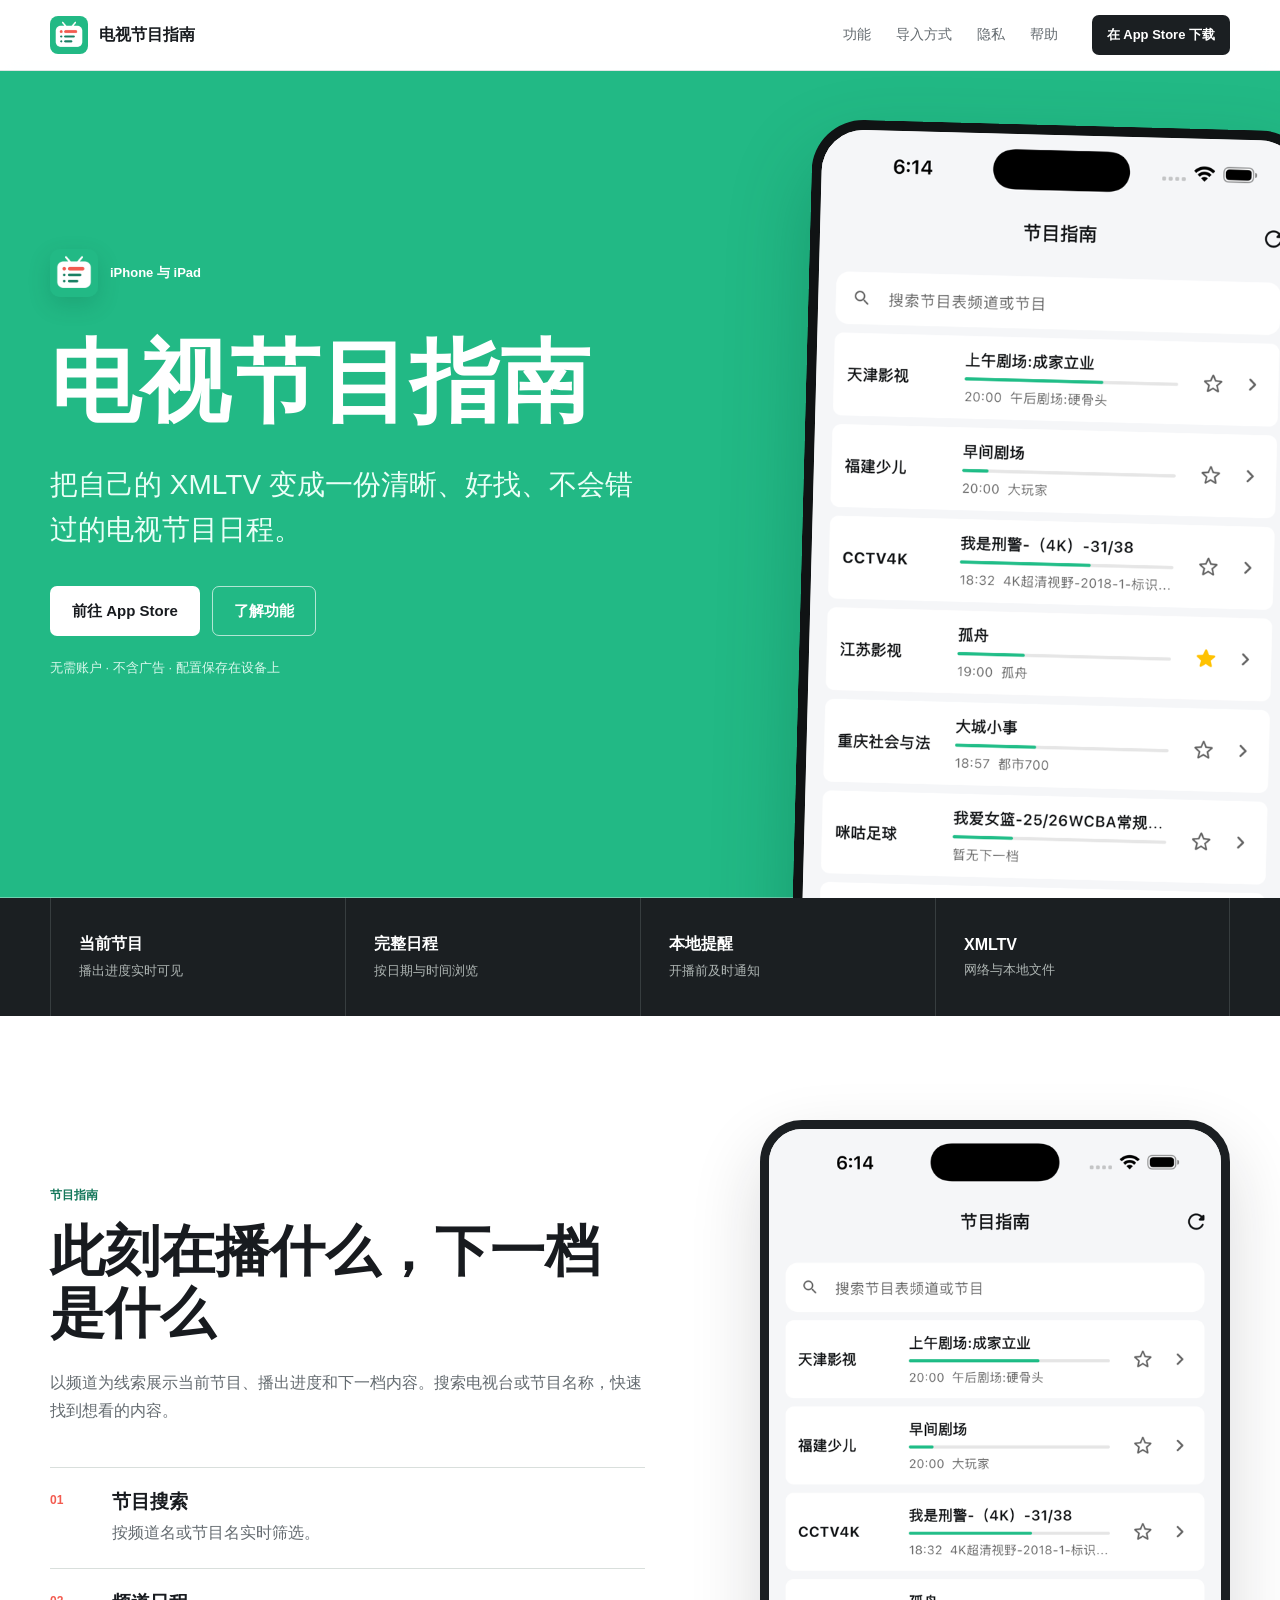
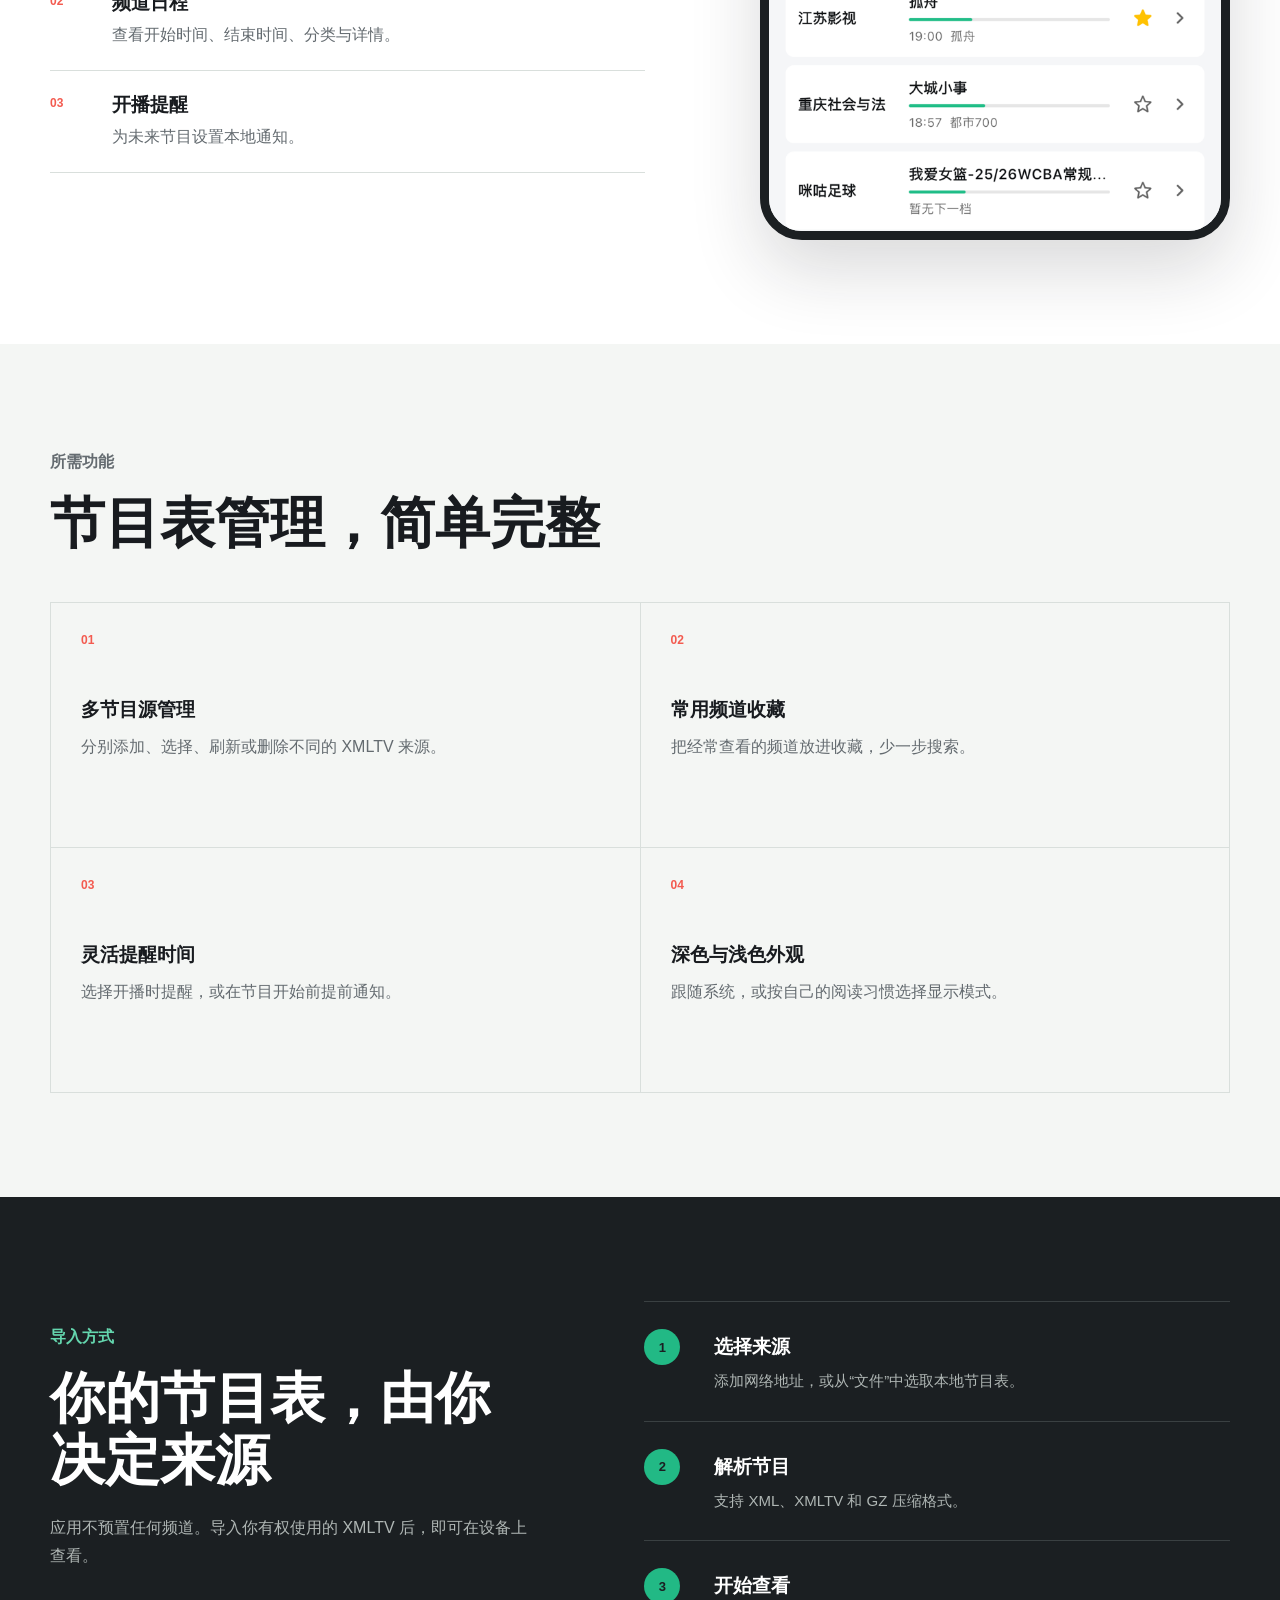
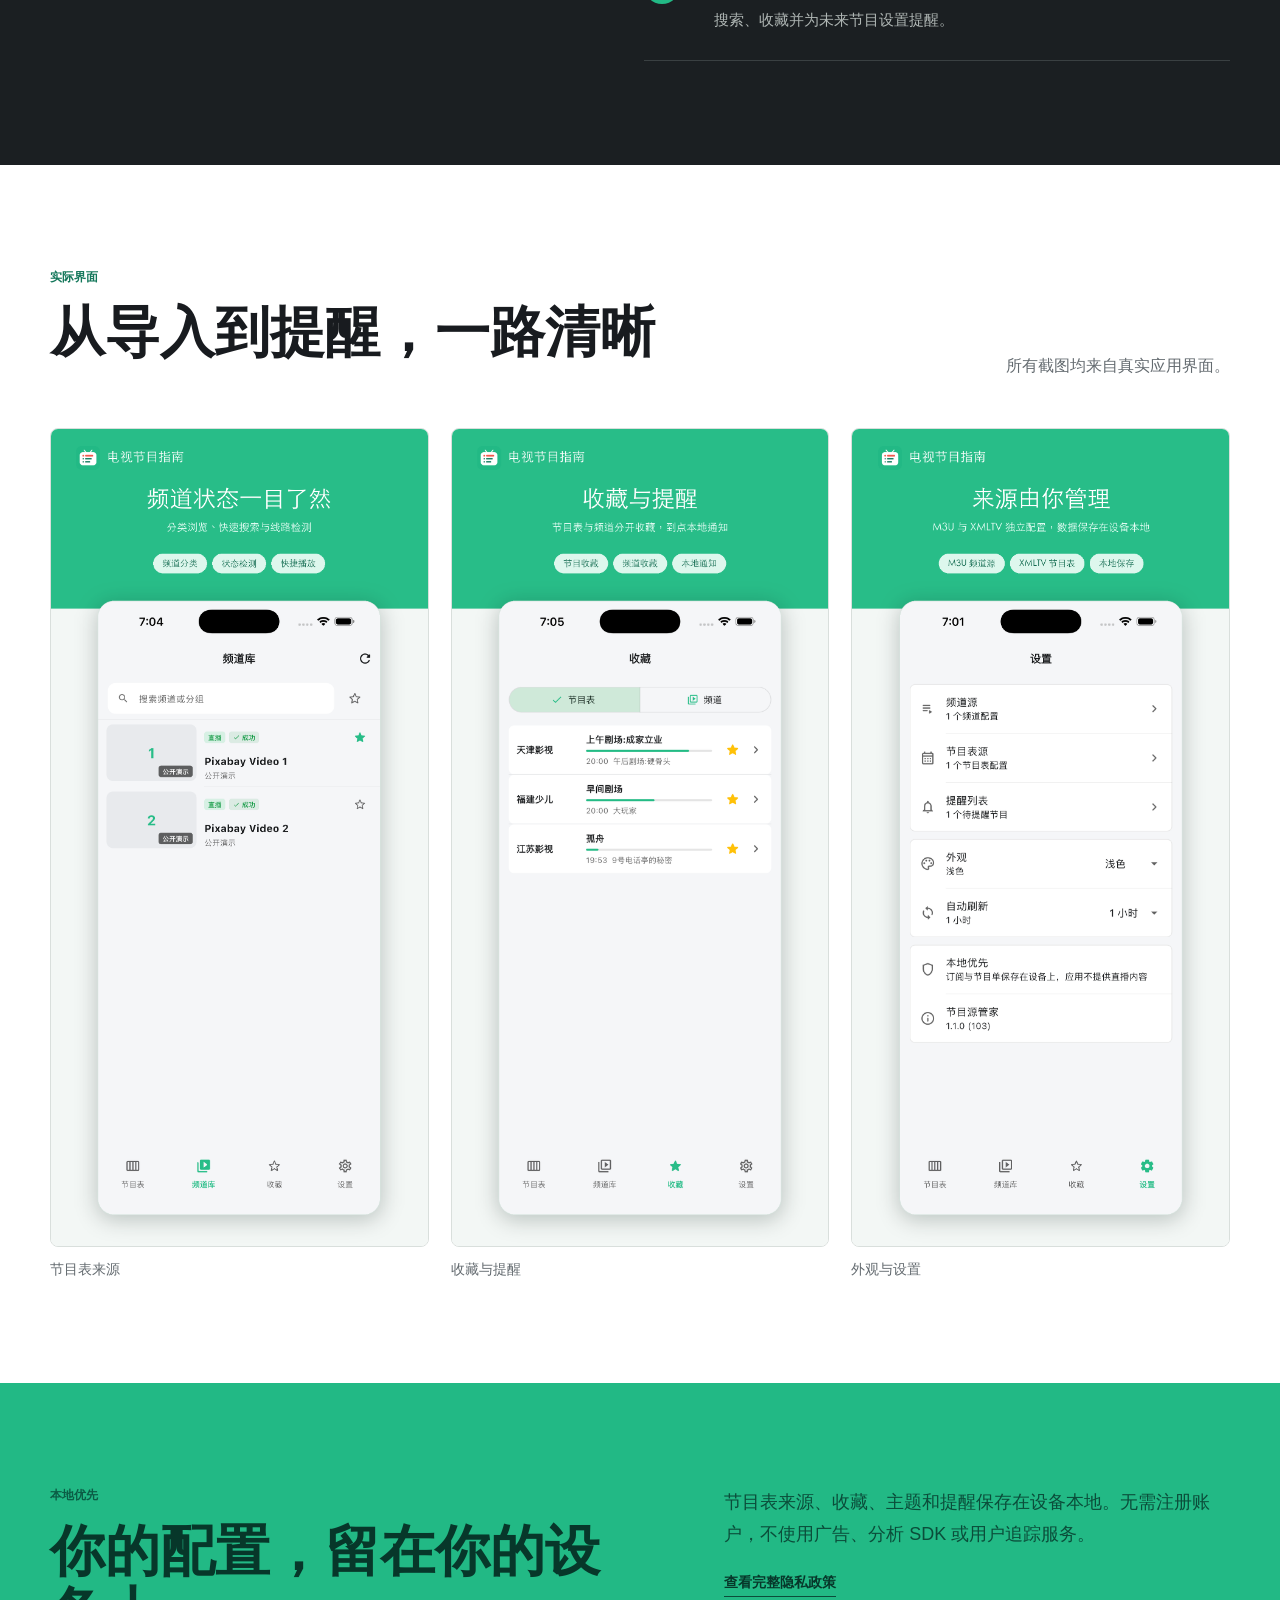
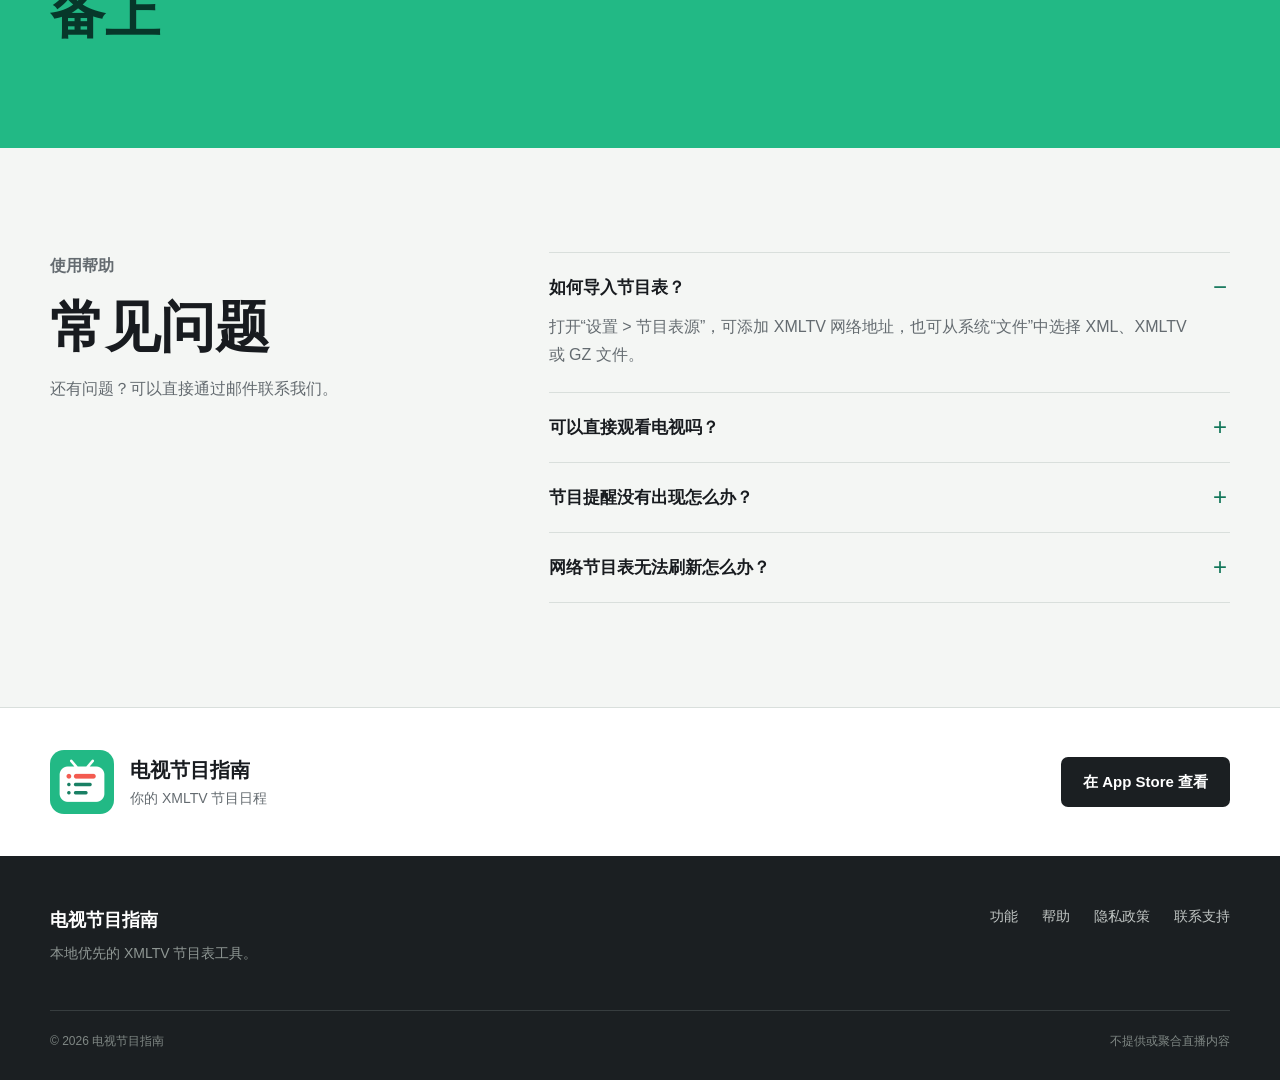
==== website/index.html @ a7f8653e "Add files via upload" ====
<!DOCTYPE html>
<html lang="zh-CN">
  <head>
    <meta charset="UTF-8" />
    <meta name="viewport" content="width=device-width, initial-scale=1.0" />
    <meta name="theme-color" content="#22b985" />
    <meta name="apple-mobile-web-app-capable" content="yes" />
    <meta name="apple-mobile-web-app-status-bar-style" content="default" />
    <title>电视节目指南 - 你的 XMLTV 节目日程</title>
    <meta
      name="description"
      content="电视节目指南是一款本地优先的 XMLTV 节目表工具，支持网络与本地导入、节目搜索、收藏和开播提醒。"
    />
    <link rel="icon" href="./assets/app-icon.png" />
    <link rel="stylesheet" href="./styles.css" />
  </head>
  <body>
    <header class="site-header">
      <nav class="container nav" aria-label="主导航">
        <a class="brand" href="#top" aria-label="电视节目指南首页">
          <img src="./assets/app-icon.png" alt="" />
          <span>电视节目指南</span>
        </a>
        <div class="nav-links">
          <a href="#features">功能</a>
          <a href="#workflow">导入方式</a>
          <a href="#privacy">隐私</a>
          <a href="#help">帮助</a>
        </div>
        <a class="nav-download" href="https://apps.apple.com/app/id6747340774" target="_blank" rel="noreferrer">在 App Store 下载</a>
      </nav>
    </header>

    <main id="top">
      <section class="hero" aria-labelledby="hero-title">
        <div class="hero-visual" aria-hidden="true">
          <img src="./assets/screenshot-guide.png" alt="" />
        </div>
        <div class="container hero-inner">
          <div class="hero-copy">
            <div class="product-mark">
              <img src="./assets/app-icon.png" alt="" />
              <span>iPhone 与 iPad</span>
            </div>
            <h1 id="hero-title">电视节目指南</h1>
            <p class="hero-lead">把自己的 XMLTV 变成一份清晰、好找、不会错过的电视节目日程。</p>
            <div class="hero-actions">
              <a class="button button-primary" href="https://apps.apple.com/app/id6747340774" target="_blank" rel="noreferrer">前往 App Store</a>
              <a class="button button-quiet" href="#features">了解功能</a>
            </div>
            <p class="hero-note">无需账户 · 不含广告 · 配置保存在设备上</p>
          </div>
        </div>
      </section>

      <section class="signal-strip" aria-label="产品特点">
        <div class="container signal-grid">
          <div><strong>当前节目</strong><span>播出进度实时可见</span></div>
          <div><strong>完整日程</strong><span>按日期与时间浏览</span></div>
          <div><strong>本地提醒</strong><span>开播前及时通知</span></div>
          <div><strong>XMLTV</strong><span>网络与本地文件</span></div>
        </div>
      </section>

      <section class="section guide-showcase" id="features">
        <div class="container showcase-layout">
          <div class="showcase-copy">
            <p class="eyebrow">节目指南</p>
            <h2>此刻在播什么，下一档是什么</h2>
            <p class="section-lead">以频道为线索展示当前节目、播出进度和下一档内容。搜索电视台或节目名称，快速找到想看的内容。</p>
            <div class="feature-lines">
              <div><span>01</span><div><h3>节目搜索</h3><p>按频道名或节目名实时筛选。</p></div></div>
              <div><span>02</span><div><h3>频道日程</h3><p>查看开始时间、结束时间、分类与详情。</p></div></div>
              <div><span>03</span><div><h3>开播提醒</h3><p>为未来节目设置本地通知。</p></div></div>
            </div>
          </div>
          <figure class="phone-shot">
            <img src="./assets/screenshot-guide.png" alt="电视节目指南的节目表主界面" />
          </figure>
        </div>
      </section>

      <section class="section feature-band" aria-labelledby="feature-title">
        <div class="container">
          <div class="section-heading">
            <p class="eyebrow">所需功能</p>
            <h2 id="feature-title">节目表管理，简单完整</h2>
          </div>
          <div class="capability-grid">
            <article><span class="capability-index">01</span><h3>多节目源管理</h3><p>分别添加、选择、刷新或删除不同的 XMLTV 来源。</p></article>
            <article><span class="capability-index">02</span><h3>常用频道收藏</h3><p>把经常查看的频道放进收藏，少一步搜索。</p></article>
            <article><span class="capability-index">03</span><h3>灵活提醒时间</h3><p>选择开播时提醒，或在节目开始前提前通知。</p></article>
            <article><span class="capability-index">04</span><h3>深色与浅色外观</h3><p>跟随系统，或按自己的阅读习惯选择显示模式。</p></article>
          </div>
        </div>
      </section>

      <section class="section workflow" id="workflow" aria-labelledby="workflow-title">
        <div class="container workflow-layout">
          <div class="workflow-heading">
            <p class="eyebrow">导入方式</p>
            <h2 id="workflow-title">你的节目表，由你决定来源</h2>
            <p>应用不预置任何频道。导入你有权使用的 XMLTV 后，即可在设备上查看。</p>
          </div>
          <ol class="workflow-steps">
            <li><span>1</span><div><strong>选择来源</strong><p>添加网络地址，或从“文件”中选取本地节目表。</p></div></li>
            <li><span>2</span><div><strong>解析节目</strong><p>支持 XML、XMLTV 和 GZ 压缩格式。</p></div></li>
            <li><span>3</span><div><strong>开始查看</strong><p>搜索、收藏并为未来节目设置提醒。</p></div></li>
          </ol>
        </div>
      </section>

      <section class="section gallery" aria-labelledby="gallery-title">
        <div class="container">
          <div class="section-heading gallery-heading">
            <div><p class="eyebrow">实际界面</p><h2 id="gallery-title">从导入到提醒，一路清晰</h2></div>
            <p>所有截图均来自真实应用界面。</p>
          </div>
          <div class="screenshot-grid">
            <figure><img src="./assets/appstore/iphone/02-channel-library-1242x2688.png" alt="节目表来源管理界面" /><figcaption>节目表来源</figcaption></figure>
            <figure><img src="./assets/appstore/iphone/03-favorites-1242x2688.png" alt="收藏频道与节目提醒界面" /><figcaption>收藏与提醒</figcaption></figure>
            <figure><img src="./assets/appstore/iphone/04-settings-1242x2688.png" alt="应用设置界面" /><figcaption>外观与设置</figcaption></figure>
          </div>
        </div>
      </section>

      <section class="section privacy-band" id="privacy" aria-labelledby="privacy-title">
        <div class="container privacy-layout">
          <div>
            <p class="eyebrow">本地优先</p>
            <h2 id="privacy-title">你的配置，留在你的设备上</h2>
          </div>
          <div class="privacy-copy">
            <p>节目表来源、收藏、主题和提醒保存在设备本地。无需注册账户，不使用广告、分析 SDK 或用户追踪服务。</p>
            <a href="./privacy.html">查看完整隐私政策</a>
          </div>
        </div>
      </section>

      <section class="section help" id="help">
        <div class="container help-layout">
          <div class="section-heading">
            <p class="eyebrow">使用帮助</p>
            <h2>常见问题</h2>
            <p>还有问题？可以直接通过邮件联系我们。</p>
          </div>
          <div class="faq-list">
            <details open><summary>如何导入节目表？</summary><p>打开“设置 &gt; 节目表源”，可添加 XMLTV 网络地址，也可从系统“文件”中选择 XML、XMLTV 或 GZ 文件。</p></details>
            <details><summary>可以直接观看电视吗？</summary><p>不可以。本应用只管理和显示节目日程，不提供、聚合或播放频道与直播内容。</p></details>
            <details><summary>节目提醒没有出现怎么办？</summary><p>请在 iOS“设置 &gt; 通知 &gt; 电视节目指南”中允许通知，并确认节目尚未开始。</p></details>
            <details><summary>网络节目表无法刷新怎么办？</summary><p>请确认地址指向有效的 XMLTV 或 GZ 文件，并确认内容提供方允许访问。</p></details>
          </div>
        </div>
      </section>

      <section class="download-band" aria-label="下载电视节目指南">
        <div class="container download-layout">
          <div class="download-brand"><img src="./assets/app-icon.png" alt="" /><div><strong>电视节目指南</strong><span>你的 XMLTV 节目日程</span></div></div>
          <a class="button button-dark" href="https://apps.apple.com/app/id6747340774" target="_blank" rel="noreferrer">在 App Store 查看</a>
        </div>
      </section>
    </main>

    <footer class="footer">
      <div class="container footer-main">
        <div><strong>电视节目指南</strong><p>本地优先的 XMLTV 节目表工具。</p></div>
        <div class="footer-links">
          <a href="#features">功能</a>
          <a href="#help">帮助</a>
          <a href="./privacy.html">隐私政策</a>
          <a href="mailto:douglassmaster001@126.com">联系支持</a>
        </div>
      </div>
      <div class="container footer-meta"><span>© 2026 电视节目指南</span><span>不提供或聚合直播内容</span></div>
    </footer>
  </body>
</html>
---- website/styles.css ----
:root {
  --green: #22b985;
  --green-dark: #13775a;
  --green-deep: #0e4f3e;
  --green-pale: #dff7ee;
  --coral: #f35b50;
  --ink: #181b1f;
  --muted: #646b70;
  --paper: #f4f6f4;
  --white: #ffffff;
  --line: #d9dfdc;
  --night: #1b1f22;
  --container: 1180px;
}

* { box-sizing: border-box; }
html { scroll-behavior: smooth; }
body {
  margin: 0;
  color: var(--ink);
  background: var(--paper);
  font-family: -apple-system, BlinkMacSystemFont, "SF Pro Text", "PingFang SC", "Helvetica Neue", Arial, sans-serif;
  -webkit-font-smoothing: antialiased;
}
img { display: block; max-width: 100%; }
a { color: inherit; text-decoration: none; }
h1, h2, h3, p, figure { margin: 0; }
.container { width: min(calc(100% - 48px), var(--container)); margin-inline: auto; }

.site-header {
  position: fixed;
  z-index: 50;
  top: 0;
  right: 0;
  left: 0;
  background: rgba(255, 255, 255, 0.94);
  border-bottom: 1px solid rgba(24, 27, 31, 0.1);
  backdrop-filter: blur(14px);
}
.nav { min-height: 70px; display: flex; align-items: center; gap: 34px; }
.brand { display: inline-flex; align-items: center; gap: 11px; font-size: 16px; font-weight: 760; white-space: nowrap; }
.brand img { width: 38px; height: 38px; border-radius: 8px; }
.nav-links { display: flex; align-items: center; gap: 25px; margin-left: auto; color: var(--muted); font-size: 14px; }
.nav-links a, .footer-links a { transition: color 160ms ease; }
.nav-links a:hover, .footer-links a:hover { color: var(--green-dark); }
.nav-download { min-height: 40px; display: inline-flex; align-items: center; padding: 0 15px; color: var(--white); background: var(--night); border-radius: 7px; font-size: 13px; font-weight: 700; }

.hero {
  position: relative;
  min-height: min(860px, 92vh);
  margin-top: 70px;
  overflow: hidden;
  color: var(--white);
  background: var(--green);
}
.hero::after { content: ""; position: absolute; right: 0; bottom: 0; left: 0; height: 1px; background: rgba(255,255,255,.35); }
.hero-inner { position: relative; z-index: 2; min-height: min(860px, 92vh); display: flex; align-items: center; }
.hero-copy { width: min(56%, 650px); padding: 70px 0 110px; }
.product-mark { display: inline-flex; align-items: center; gap: 12px; margin-bottom: 34px; font-size: 13px; font-weight: 700; }
.product-mark img { width: 48px; height: 48px; border-radius: 10px; box-shadow: 0 8px 22px rgba(9, 78, 57, .18); }
h1 { max-width: 640px; font-size: clamp(58px, 7vw, 94px); line-height: 1.16; font-weight: 790; letter-spacing: 0; }
.hero-lead { max-width: 610px; margin-top: 28px; color: #eafff7; font-size: clamp(20px, 2.3vw, 28px); line-height: 1.6; font-weight: 540; }
.hero-actions { display: flex; flex-wrap: wrap; gap: 12px; margin-top: 34px; }
.button { min-height: 50px; display: inline-flex; align-items: center; justify-content: center; padding: 0 21px; border: 1px solid transparent; border-radius: 7px; font-size: 15px; font-weight: 720; transition: transform 160ms ease, background 160ms ease; }
.button:hover { transform: translateY(-1px); }
.button-primary { color: var(--ink); background: var(--white); }
.button-primary:hover { background: #eefbf6; }
.button-quiet { color: var(--white); border-color: rgba(255,255,255,.65); }
.button-quiet:hover { background: rgba(255,255,255,.1); }
.button-dark { color: var(--white); background: var(--night); }
.hero-note { margin-top: 22px; color: #d8f8ec; font-size: 13px; line-height: 1.6; }
.hero-visual { position: absolute; z-index: 1; top: 55px; right: max(-52px, calc((100vw - var(--container)) / 2 - 70px)); bottom: -210px; width: min(42vw, 500px); overflow: hidden; border: 10px solid #101314; border-bottom: 0; border-radius: 52px 52px 0 0; background: #f6f7f8; box-shadow: 0 38px 80px rgba(8, 74, 53, .28); transform: rotate(1.5deg); }
.hero-visual img { width: 100%; height: 100%; object-fit: cover; object-position: top; }

.signal-strip { color: var(--white); background: var(--night); }
.signal-grid { min-height: 118px; display: grid; grid-template-columns: repeat(4, 1fr); }
.signal-grid div { display: flex; flex-direction: column; justify-content: center; gap: 7px; padding: 22px 28px; border-left: 1px solid #373d3f; }
.signal-grid div:last-child { border-right: 1px solid #373d3f; }
.signal-grid strong { font-size: 16px; }
.signal-grid span { color: #aeb5b3; font-size: 13px; }

.section { padding: 104px 0; }
.eyebrow { margin-bottom: 16px; color: var(--green-dark); font-size: 12px; line-height: 1.4; font-weight: 780; }
h2 { font-size: clamp(34px, 4.3vw, 56px); line-height: 1.13; font-weight: 760; letter-spacing: 0; }
h3 { font-size: 19px; line-height: 1.35; font-weight: 730; }
.section-lead, .section-heading > p, .workflow-heading > p, .capability-grid p, .feature-lines p, .faq-list p, .privacy-copy p, .footer p { color: var(--muted); font-size: 16px; line-height: 1.75; }
.section-heading { max-width: 790px; margin-bottom: 48px; }
.section-heading h2 { margin-bottom: 16px; }

.guide-showcase { background: var(--white); }
.showcase-layout { display: grid; grid-template-columns: minmax(0, 1fr) minmax(330px, 470px); gap: 9vw; align-items: center; }
.showcase-copy .section-lead { max-width: 650px; margin-top: 24px; }
.feature-lines { margin-top: 42px; border-top: 1px solid var(--line); }
.feature-lines > div { display: grid; grid-template-columns: 44px 1fr; gap: 18px; padding: 21px 0; border-bottom: 1px solid var(--line); }
.feature-lines > div > span { padding-top: 4px; color: var(--coral); font-size: 12px; font-weight: 800; }
.feature-lines h3 { margin-bottom: 5px; }
.phone-shot { max-height: 720px; overflow: hidden; border: 9px solid var(--night); border-radius: 42px; background: #f6f7f8; box-shadow: 0 30px 70px rgba(24, 27, 31, .16); }
.phone-shot img { width: 100%; }

.feature-band { background: var(--paper); }
.capability-grid { display: grid; grid-template-columns: repeat(2, minmax(0, 1fr)); border-top: 1px solid var(--line); border-left: 1px solid var(--line); }
.capability-grid article { min-height: 245px; padding: 30px; border-right: 1px solid var(--line); border-bottom: 1px solid var(--line); }
.capability-index { display: block; margin-bottom: 50px; color: var(--coral); font-size: 12px; font-weight: 800; }
.capability-grid h3 { margin-bottom: 10px; }
.capability-grid p { max-width: 470px; }

.workflow { color: var(--white); background: var(--night); }
.workflow .eyebrow { color: #64d6ae; }
.workflow-layout { display: grid; grid-template-columns: .9fr 1.1fr; gap: 9vw; align-items: start; }
.workflow-heading > p { max-width: 530px; margin-top: 22px; color: #afb6b4; }
.workflow-steps { padding: 0; margin: 0; list-style: none; border-top: 1px solid #3a4042; }
.workflow-steps li { display: grid; grid-template-columns: 52px 1fr; gap: 18px; padding: 27px 0; border-bottom: 1px solid #3a4042; }
.workflow-steps li > span { width: 36px; height: 36px; display: grid; place-items: center; color: var(--night); background: var(--green); border-radius: 50%; font-size: 13px; font-weight: 800; }
.workflow-steps strong { display: block; margin: 5px 0 8px; font-size: 19px; }
.workflow-steps p { color: #afb6b4; font-size: 15px; line-height: 1.7; }

.gallery { overflow: hidden; background: var(--white); }
.gallery-heading { max-width: none; display: flex; align-items: end; justify-content: space-between; gap: 40px; }
.gallery-heading > div { max-width: 760px; }
.gallery-heading > p { max-width: 250px; text-align: right; }
.screenshot-grid { display: grid; grid-template-columns: repeat(3, minmax(0, 1fr)); gap: 22px; }
.screenshot-grid figure { min-width: 0; }
.screenshot-grid img { width: 100%; aspect-ratio: 1242 / 2688; object-fit: cover; object-position: top; border: 1px solid var(--line); border-radius: 8px; }
.screenshot-grid figcaption { padding-top: 14px; color: var(--muted); font-size: 14px; }

.privacy-band { color: #07372a; background: var(--green); }
.privacy-band .eyebrow { color: #0b5c45; }
.privacy-layout { display: grid; grid-template-columns: 1.05fr .95fr; gap: 9vw; align-items: start; }
.privacy-copy p { color: #0b4d3a; font-size: 18px; }
.privacy-copy a { display: inline-block; margin-top: 24px; padding-bottom: 4px; border-bottom: 1px solid #0b4d3a; font-size: 14px; font-weight: 750; }

.help { background: var(--paper); }
.help-layout { display: grid; grid-template-columns: .72fr 1.28fr; gap: 9vw; align-items: start; }
.faq-list { border-top: 1px solid var(--line); }
.faq-list details { padding: 23px 0; border-bottom: 1px solid var(--line); }
.faq-list summary { position: relative; padding-right: 32px; cursor: pointer; list-style: none; font-size: 17px; font-weight: 720; }
.faq-list summary::-webkit-details-marker { display: none; }
.faq-list summary::after { content: "+"; position: absolute; top: -3px; right: 3px; color: var(--green-dark); font-size: 24px; font-weight: 400; }
.faq-list details[open] summary::after { content: "\2212"; }
.faq-list p { padding: 14px 42px 0 0; }

.download-band { padding: 42px 0; color: var(--ink); background: var(--white); border-top: 1px solid var(--line); }
.download-layout { display: flex; justify-content: space-between; align-items: center; gap: 28px; }
.download-brand { display: flex; align-items: center; gap: 16px; }
.download-brand img { width: 64px; height: 64px; border-radius: 14px; }
.download-brand strong, .download-brand span { display: block; }
.download-brand strong { margin-bottom: 6px; font-size: 20px; }
.download-brand span { color: var(--muted); font-size: 14px; }

.footer { padding: 52px 0 30px; color: #c1c6c4; background: var(--night); }
.footer-main { display: flex; justify-content: space-between; gap: 40px; padding-bottom: 44px; }
.footer-main strong { color: var(--white); font-size: 18px; }
.footer-main p { margin-top: 9px; color: #8f9794; font-size: 14px; }
.footer-links { display: flex; flex-wrap: wrap; align-items: flex-start; gap: 24px; font-size: 14px; }
.footer-meta { display: flex; justify-content: space-between; gap: 24px; padding-top: 22px; color: #7f8784; border-top: 1px solid #373d3f; font-size: 12px; }

@media (max-width: 960px) {
  .nav-links { display: none; }
  .nav-download { margin-left: auto; }
  .hero-copy { width: 65%; }
  .hero-visual { right: -150px; width: 480px; opacity: .58; }
  .signal-grid { grid-template-columns: repeat(2, 1fr); }
  .signal-grid div:nth-child(3) { border-top: 1px solid #373d3f; }
  .signal-grid div:nth-child(4) { border-top: 1px solid #373d3f; }
  .showcase-layout { gap: 7vw; }
  .workflow-layout, .privacy-layout, .help-layout { grid-template-columns: 1fr; gap: 52px; }
  .screenshot-grid { width: 900px; }
}

@media (max-width: 680px) {
  .container { width: min(calc(100% - 32px), var(--container)); }
  .site-header { position: absolute; background: rgba(255,255,255,.96); }
  .nav { min-height: 62px; }
  .brand { font-size: 14px; }
  .brand img { width: 34px; height: 34px; }
  .nav-download { min-height: 36px; padding: 0 11px; font-size: 12px; }
  .hero { min-height: 780px; margin-top: 62px; }
  .hero-inner { min-height: 780px; align-items: flex-start; }
  .hero-copy { width: 100%; padding: 54px 0 0; }
  .product-mark { margin-bottom: 25px; }
  h1 { max-width: 420px; font-size: clamp(48px, 15vw, 68px); line-height: 1.16; }
  .hero-lead { max-width: 460px; font-size: 19px; }
  .hero-note { max-width: 270px; }
  .hero-visual { top: 455px; right: -36px; bottom: -250px; width: 310px; opacity: 1; border-width: 7px; border-radius: 34px 34px 0 0; transform: rotate(0); }
  .signal-grid div { padding: 19px 14px; }
  .signal-grid div:nth-child(odd) { border-left: 0; }
  .signal-grid div:last-child { border-right: 0; }
  .signal-grid strong { font-size: 14px; }
  .signal-grid span { font-size: 12px; line-height: 1.45; }
  .section { padding: 76px 0; }
  .showcase-layout { grid-template-columns: 1fr; gap: 52px; }
  .phone-shot { width: min(100%, 390px); max-height: 600px; border-width: 7px; border-radius: 34px; }
  .capability-grid { grid-template-columns: 1fr; }
  .capability-grid article { min-height: 210px; padding: 25px; }
  .capability-index { margin-bottom: 34px; }
  .gallery-heading { display: block; }
  .gallery-heading > p { margin-top: 14px; text-align: left; }
  .screenshot-grid { width: auto; grid-template-columns: 1fr; gap: 34px; }
  .screenshot-grid figure:nth-child(n+3) { display: none; }
  .screenshot-grid img { max-height: 720px; object-fit: cover; }
  .privacy-copy p { font-size: 16px; }
  .download-layout, .footer-main, .footer-meta { align-items: flex-start; flex-direction: column; }
  .download-layout .button { width: 100%; }
  .footer-links { gap: 18px; }
}

@media (prefers-reduced-motion: reduce) {
  html { scroll-behavior: auto; }
  .button { transition: none; }
}
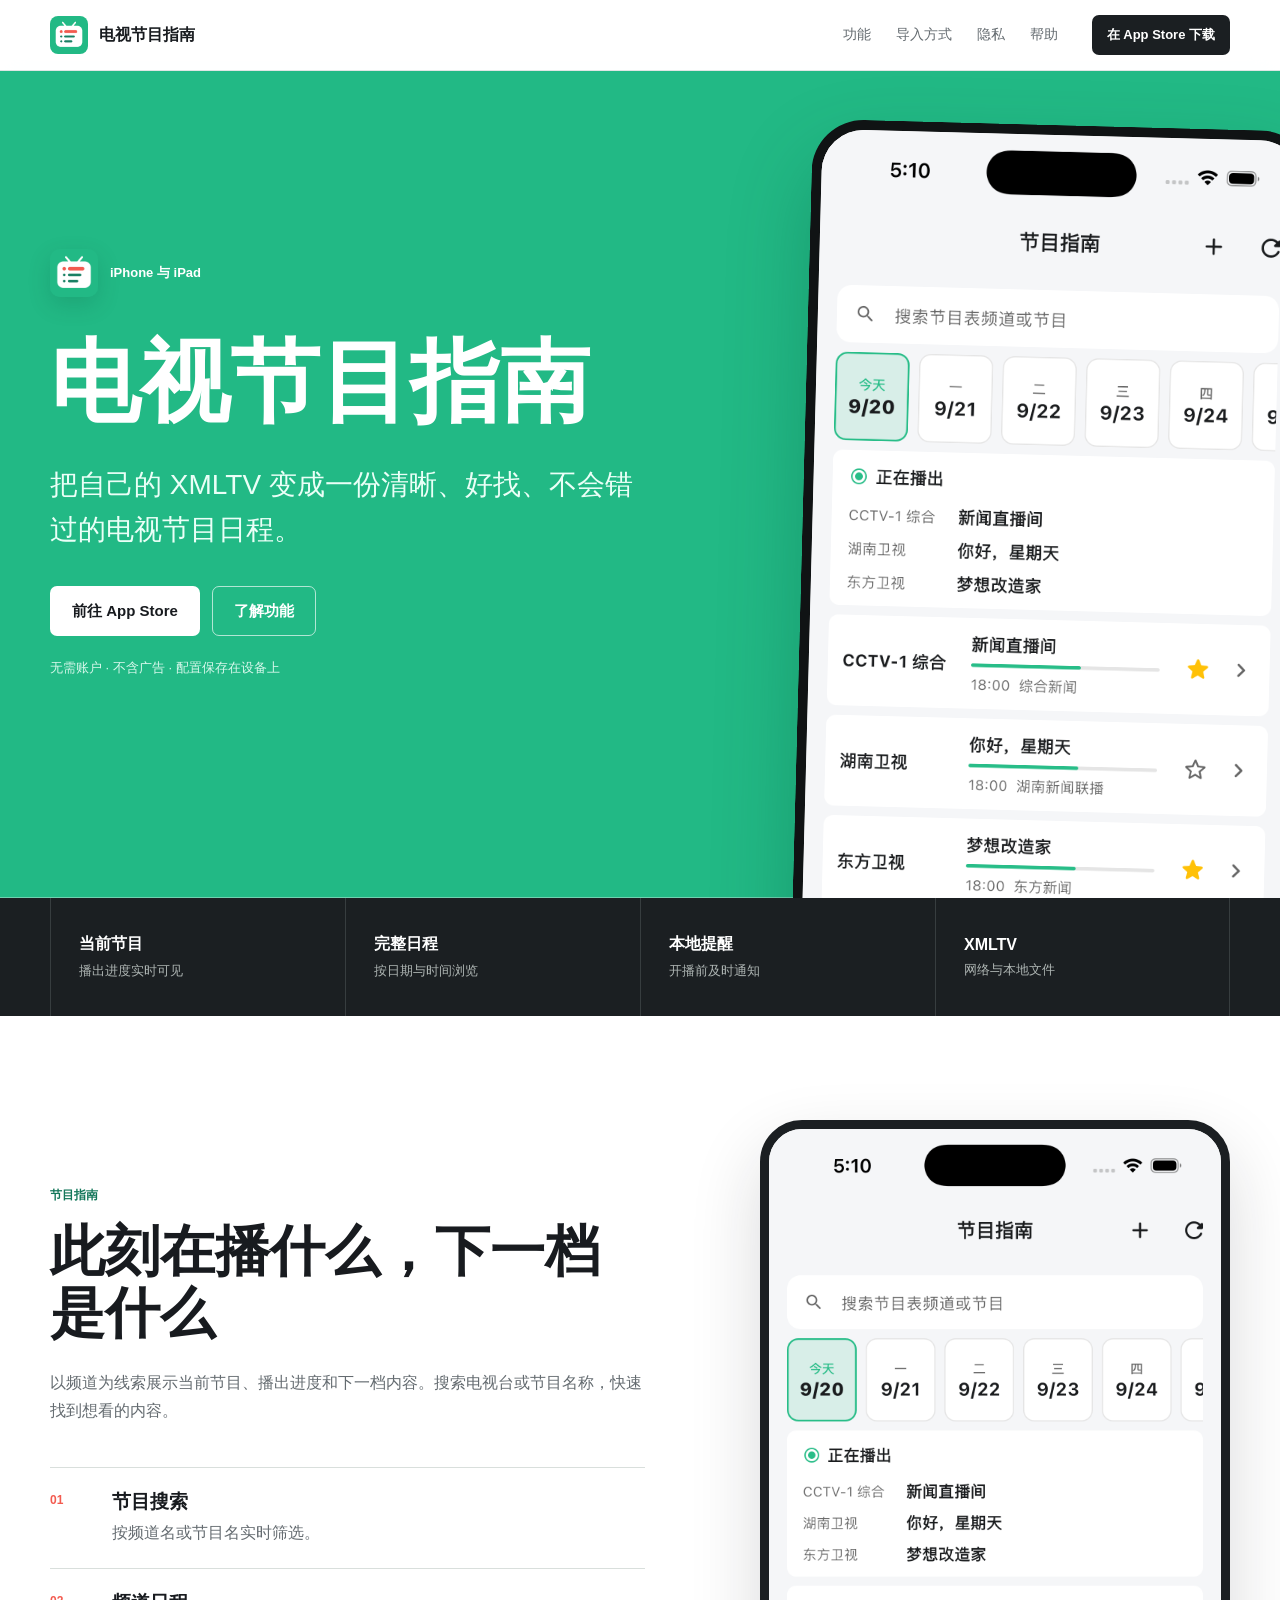
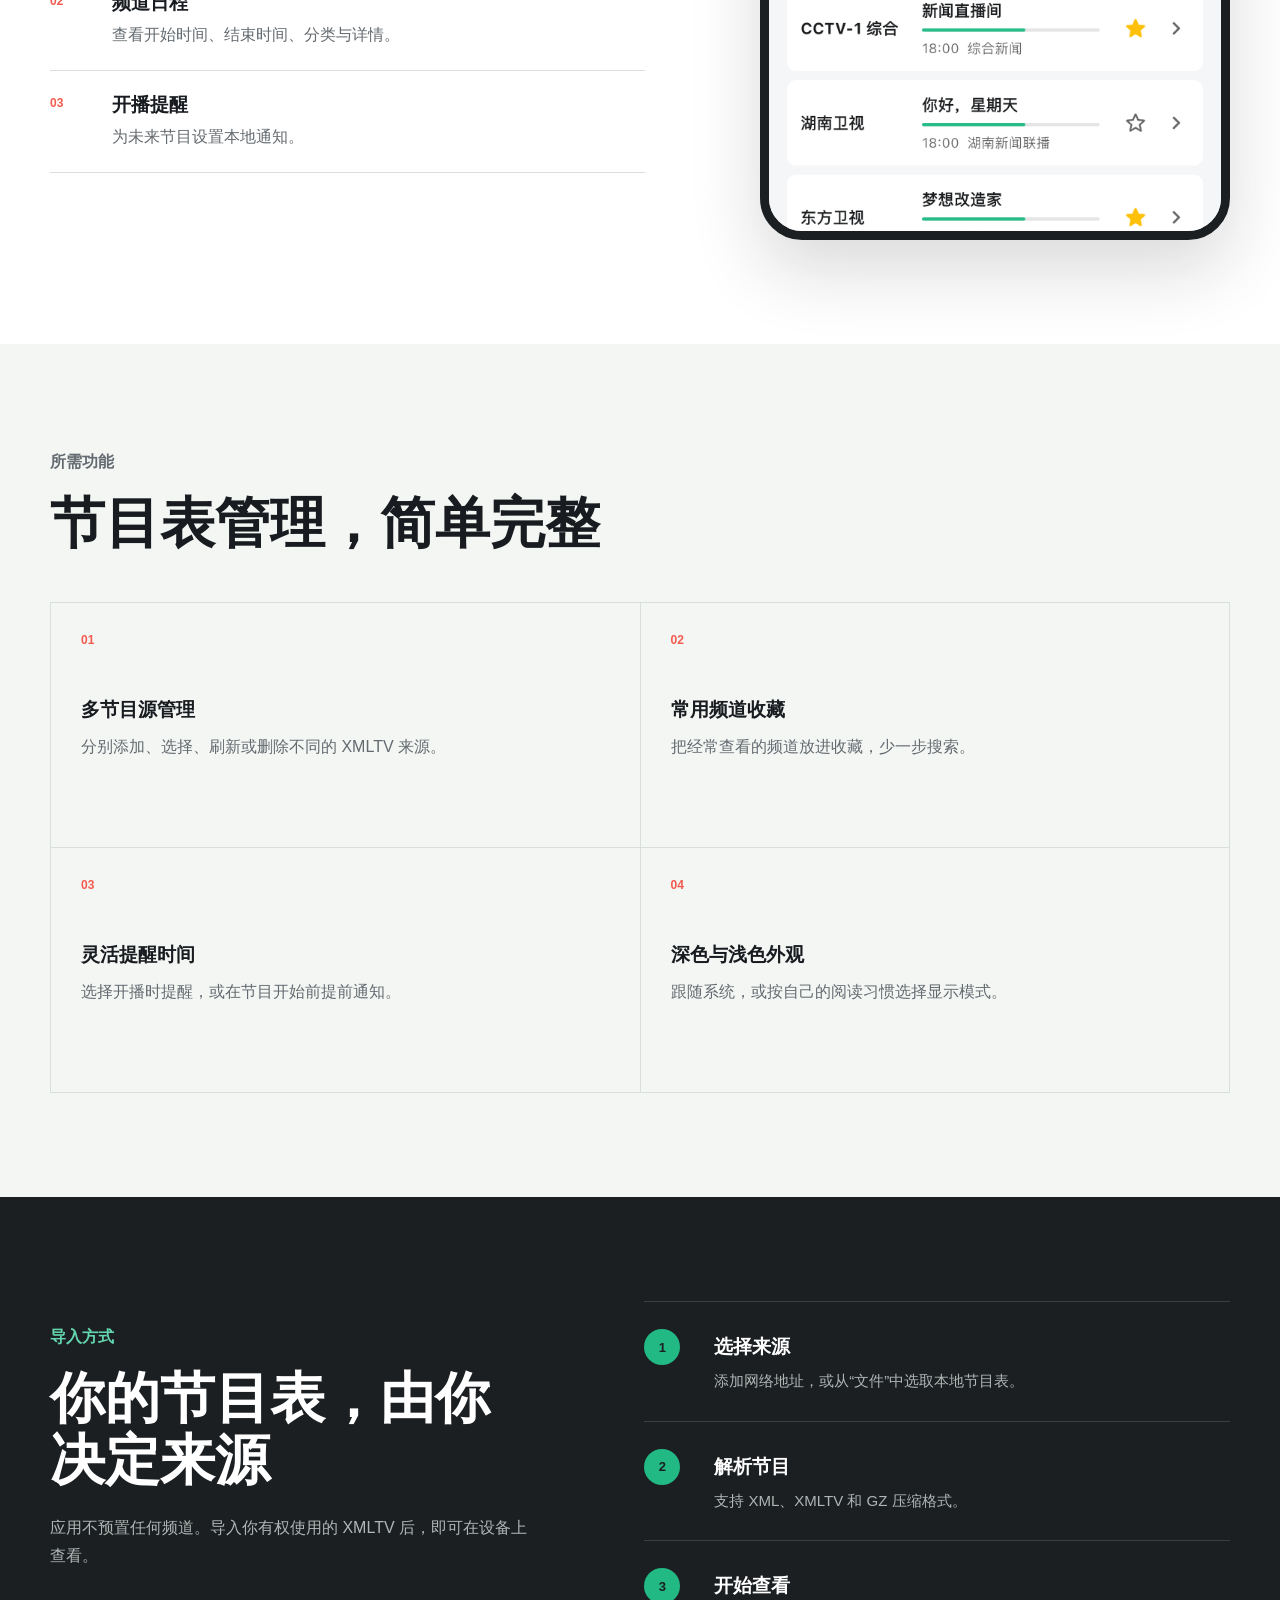
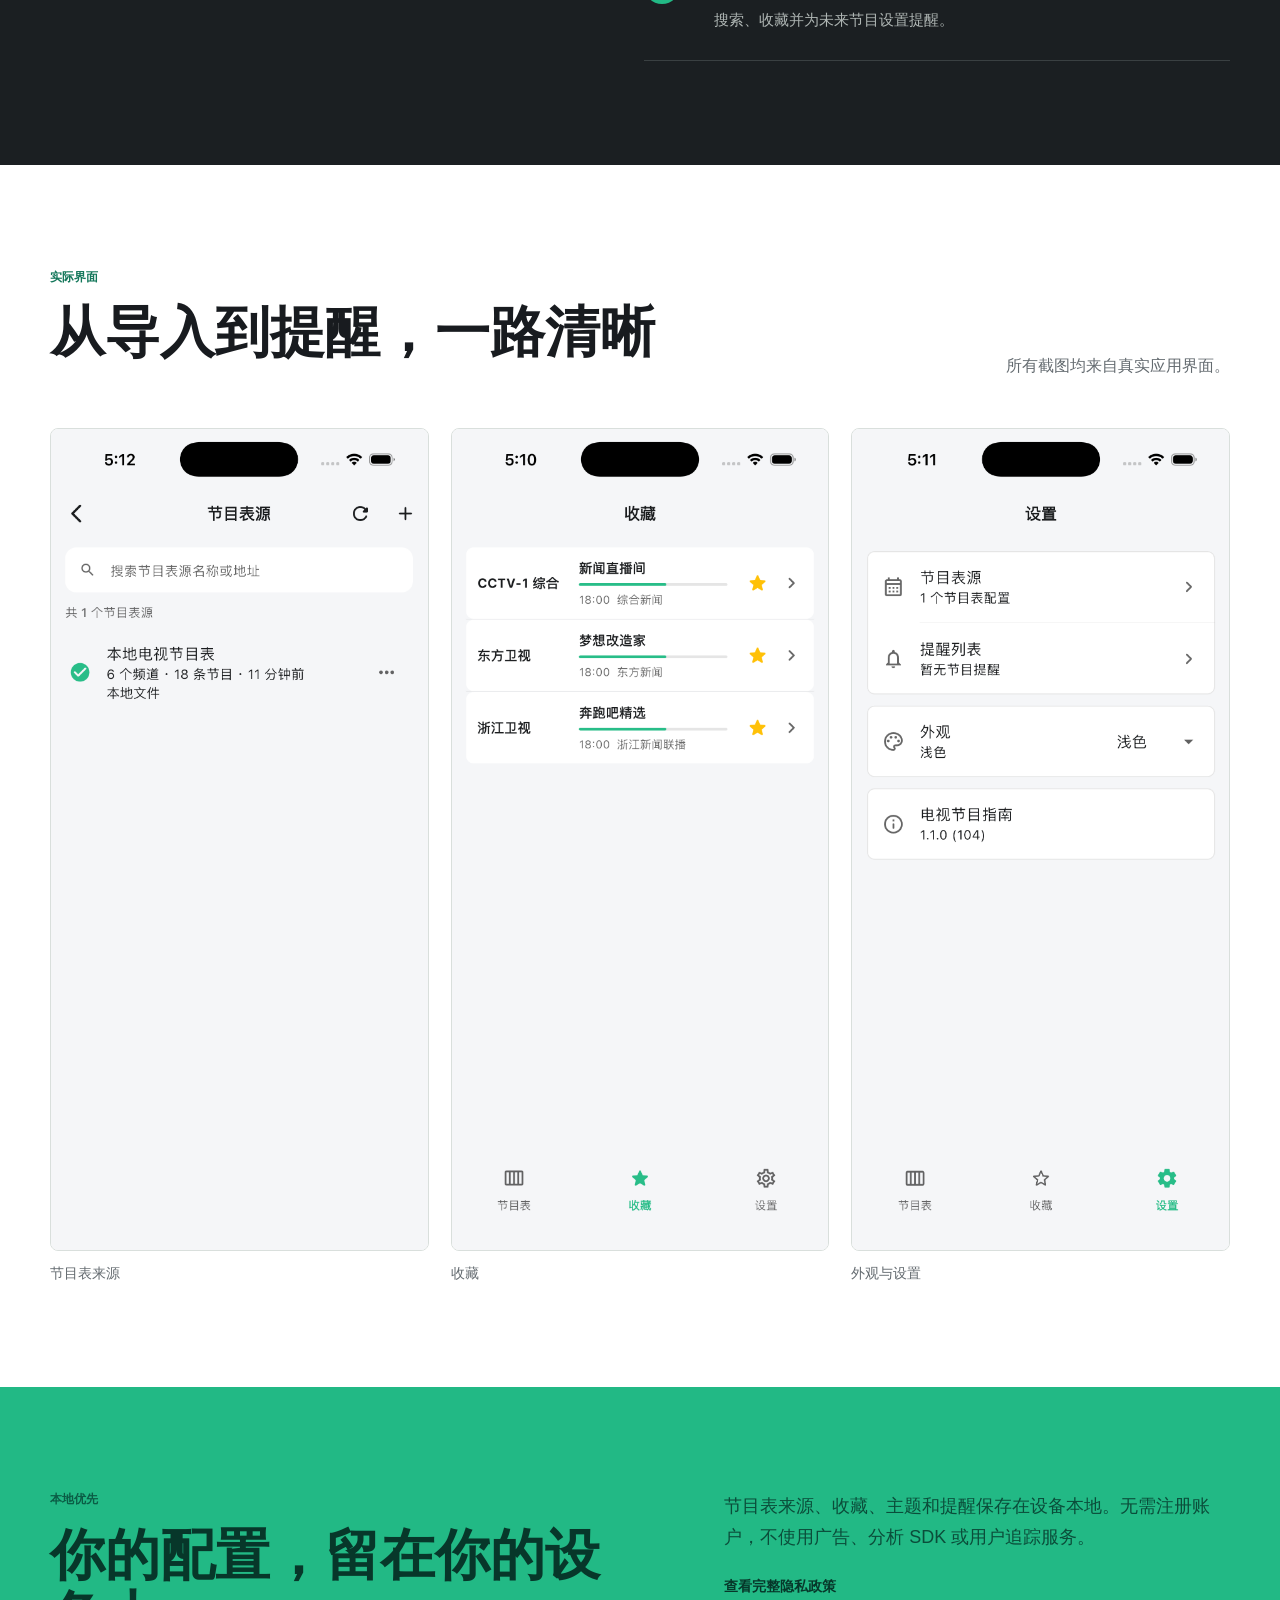
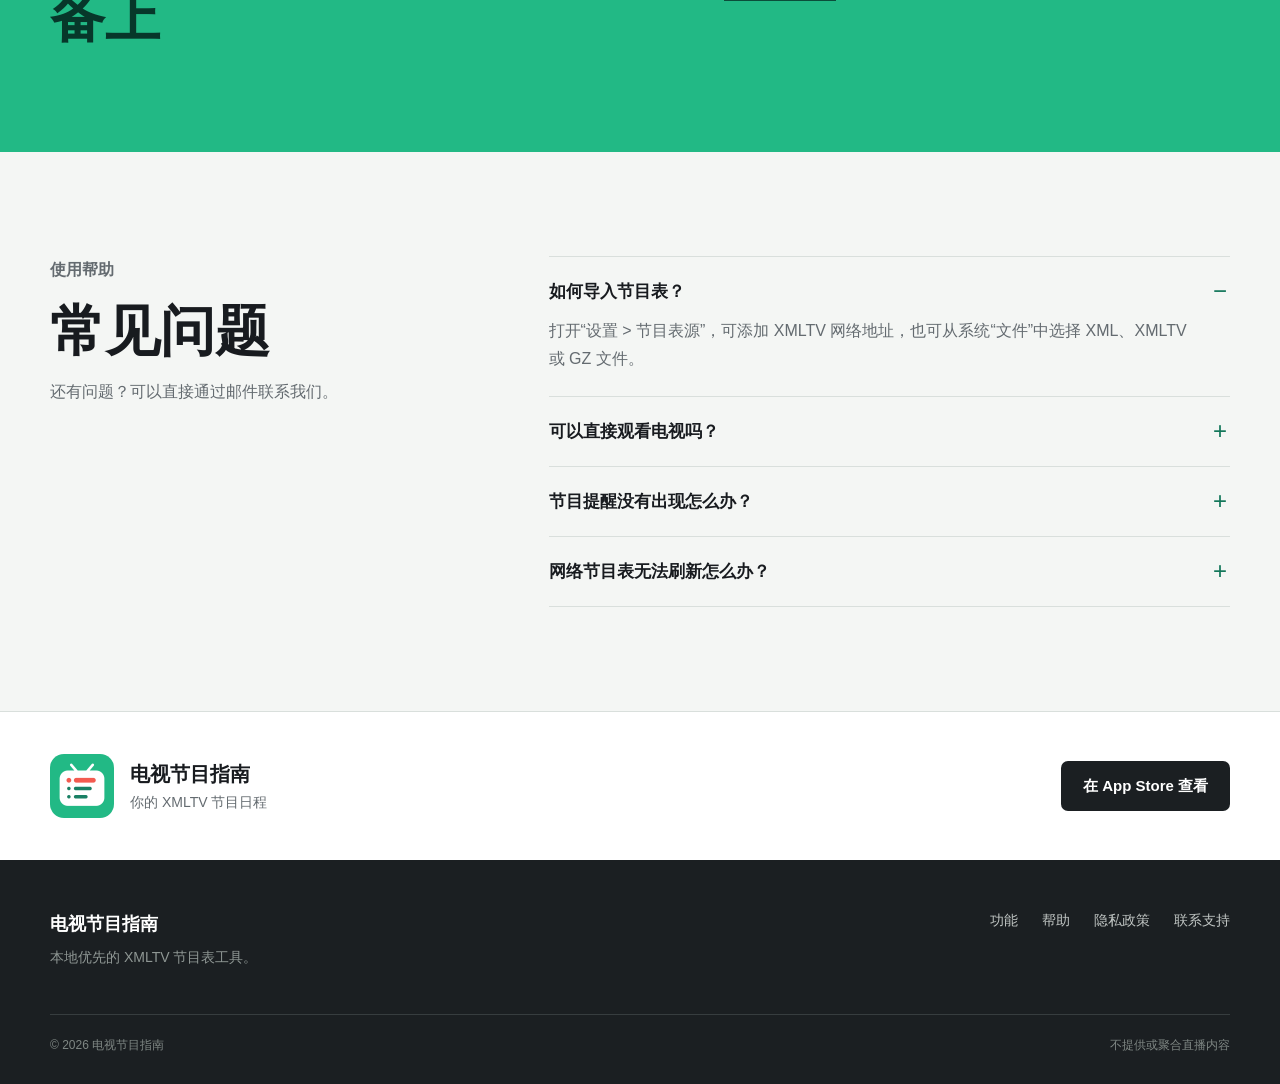
==== commit c12a6d86: "Add files via upload" ====
--- a/website/index.html
+++ b/website/index.html
@@ -27,14 +27,14 @@
           <a href="#privacy">隐私</a>
           <a href="#help">帮助</a>
         </div>
-        <a class="nav-download" href="https://apps.apple.com/app/id6747340774" target="_blank" rel="noreferrer">在 App Store 下载</a>
+        <a class="nav-download" href="https://apps.apple.com/app/id6814102897" target="_blank" rel="noreferrer">在 App Store 下载</a>
       </nav>
     </header>
 
     <main id="top">
       <section class="hero" aria-labelledby="hero-title">
         <div class="hero-visual" aria-hidden="true">
-          <img src="./assets/screenshot-guide.png" alt="" />
+          <img src="./assets/screenshot-guide.png?v=20260920-current" alt="" />
         </div>
         <div class="container hero-inner">
           <div class="hero-copy">
@@ -45,7 +45,7 @@
             <h1 id="hero-title">电视节目指南</h1>
             <p class="hero-lead">把自己的 XMLTV 变成一份清晰、好找、不会错过的电视节目日程。</p>
             <div class="hero-actions">
-              <a class="button button-primary" href="https://apps.apple.com/app/id6747340774" target="_blank" rel="noreferrer">前往 App Store</a>
+              <a class="button button-primary" href="https://apps.apple.com/app/id6814102897" target="_blank" rel="noreferrer">前往 App Store</a>
               <a class="button button-quiet" href="#features">了解功能</a>
             </div>
             <p class="hero-note">无需账户 · 不含广告 · 配置保存在设备上</p>
@@ -75,7 +75,7 @@
             </div>
           </div>
           <figure class="phone-shot">
-            <img src="./assets/screenshot-guide.png" alt="电视节目指南的节目表主界面" />
+            <img src="./assets/screenshot-guide.png?v=20260920-current" alt="电视节目指南的节目表主界面" />
           </figure>
         </div>
       </section>
@@ -117,9 +117,9 @@
             <p>所有截图均来自真实应用界面。</p>
           </div>
           <div class="screenshot-grid">
-            <figure><img src="./assets/appstore/iphone/02-channel-library-1242x2688.png" alt="节目表来源管理界面" /><figcaption>节目表来源</figcaption></figure>
-            <figure><img src="./assets/appstore/iphone/03-favorites-1242x2688.png" alt="收藏频道与节目提醒界面" /><figcaption>收藏与提醒</figcaption></figure>
-            <figure><img src="./assets/appstore/iphone/04-settings-1242x2688.png" alt="应用设置界面" /><figcaption>外观与设置</figcaption></figure>
+            <figure><img src="./assets/screenshot-sources.png?v=20260920-current" alt="节目表来源管理界面" /><figcaption>节目表来源</figcaption></figure>
+            <figure><img src="./assets/screenshot-favorites.png?v=20260920-current" alt="收藏的节目表频道界面" /><figcaption>收藏</figcaption></figure>
+            <figure><img src="./assets/screenshot-settings.png?v=20260920-current" alt="应用设置界面" /><figcaption>外观与设置</figcaption></figure>
           </div>
         </div>
       </section>
@@ -156,7 +156,7 @@
       <section class="download-band" aria-label="下载电视节目指南">
         <div class="container download-layout">
           <div class="download-brand"><img src="./assets/app-icon.png" alt="" /><div><strong>电视节目指南</strong><span>你的 XMLTV 节目日程</span></div></div>
-          <a class="button button-dark" href="https://apps.apple.com/app/id6747340774" target="_blank" rel="noreferrer">在 App Store 查看</a>
+          <a class="button button-dark" href="https://apps.apple.com/app/id6814102897" target="_blank" rel="noreferrer">在 App Store 查看</a>
         </div>
       </section>
     </main>
@@ -168,7 +168,7 @@
           <a href="#features">功能</a>
           <a href="#help">帮助</a>
           <a href="./privacy.html">隐私政策</a>
-          <a href="mailto:douglassmaster001@126.com">联系支持</a>
+          <a href="mailto:alicejiaxin2016@163.com">联系支持</a>
         </div>
       </div>
       <div class="container footer-meta"><span>© 2026 电视节目指南</span><span>不提供或聚合直播内容</span></div>
--- a/website/styles.css
+++ b/website/styles.css
@@ -120,7 +120,7 @@
 .gallery-heading > p { max-width: 250px; text-align: right; }
 .screenshot-grid { display: grid; grid-template-columns: repeat(3, minmax(0, 1fr)); gap: 22px; }
 .screenshot-grid figure { min-width: 0; }
-.screenshot-grid img { width: 100%; aspect-ratio: 1242 / 2688; object-fit: cover; object-position: top; border: 1px solid var(--line); border-radius: 8px; }
+.screenshot-grid img { width: 100%; aspect-ratio: 1206 / 2622; object-fit: cover; object-position: top; border: 1px solid var(--line); border-radius: 8px; }
 .screenshot-grid figcaption { padding-top: 14px; color: var(--muted); font-size: 14px; }
 
 .privacy-band { color: #07372a; background: var(--green); }
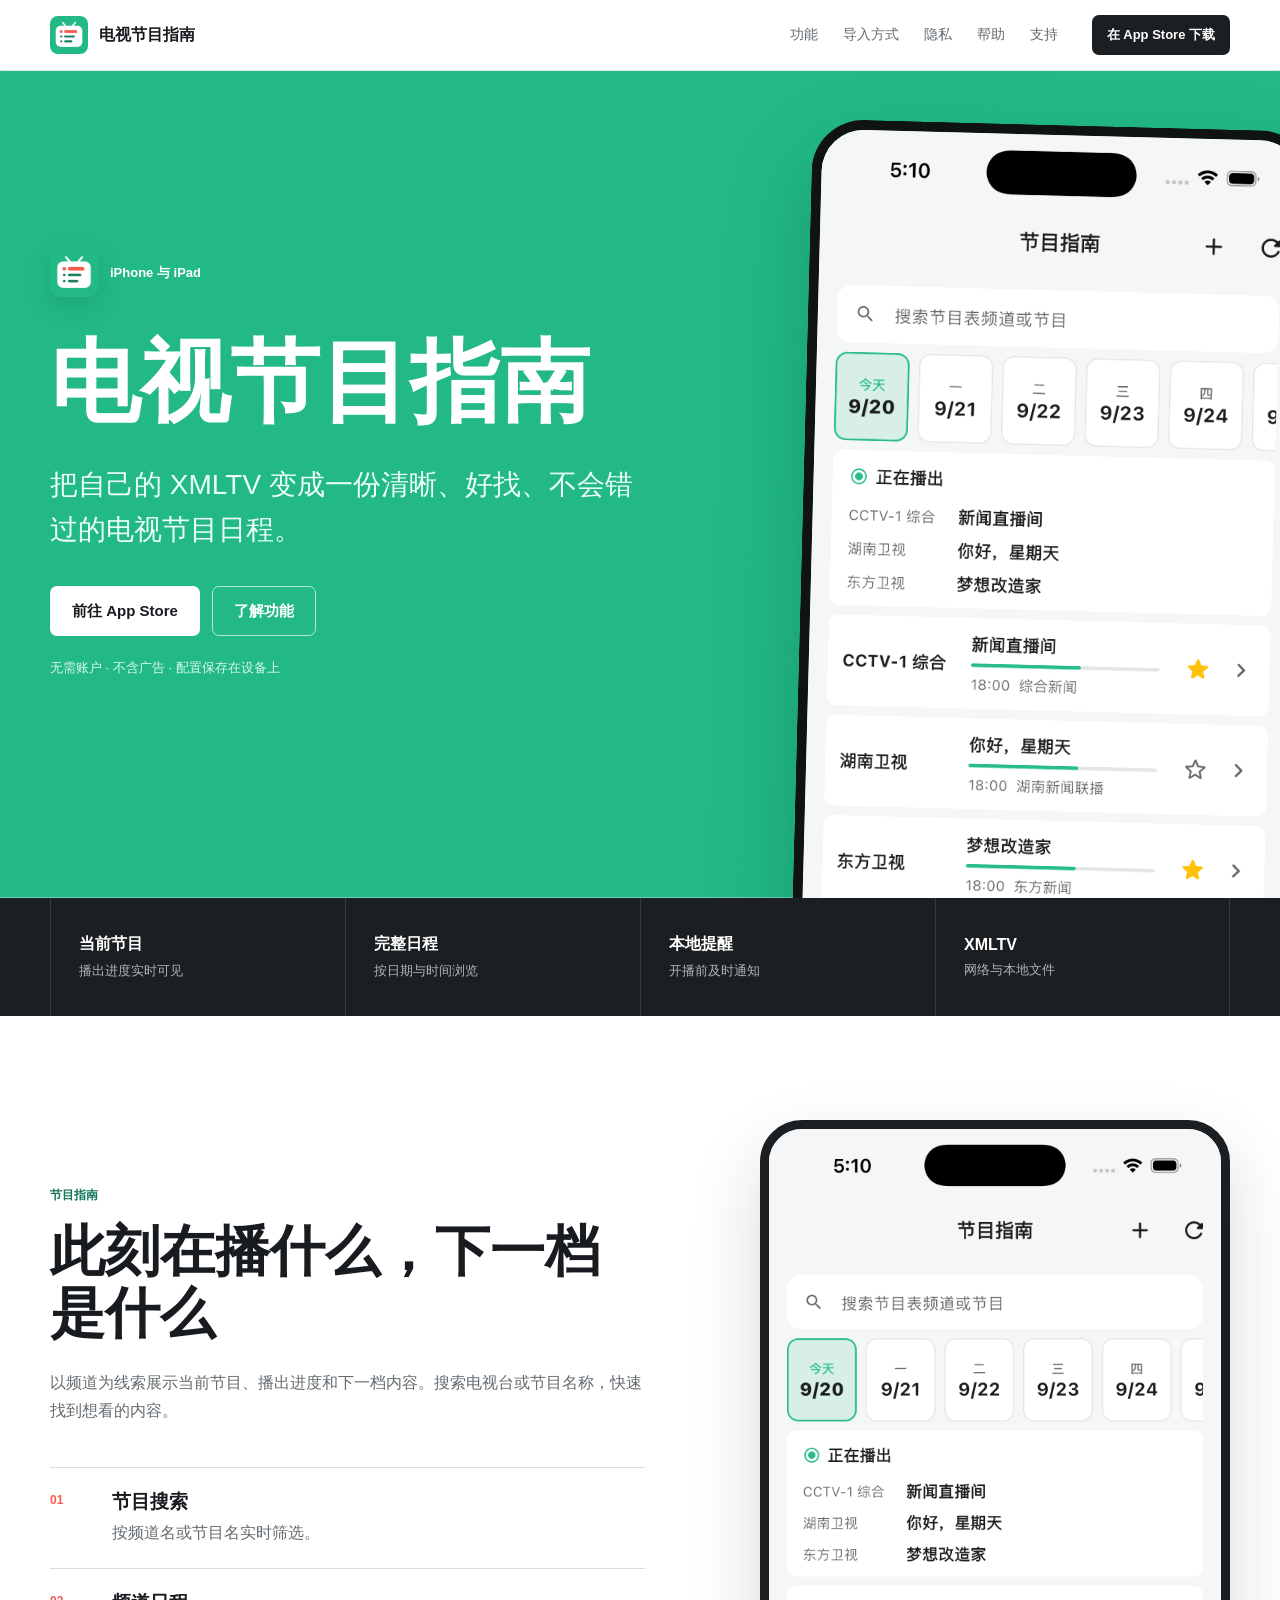
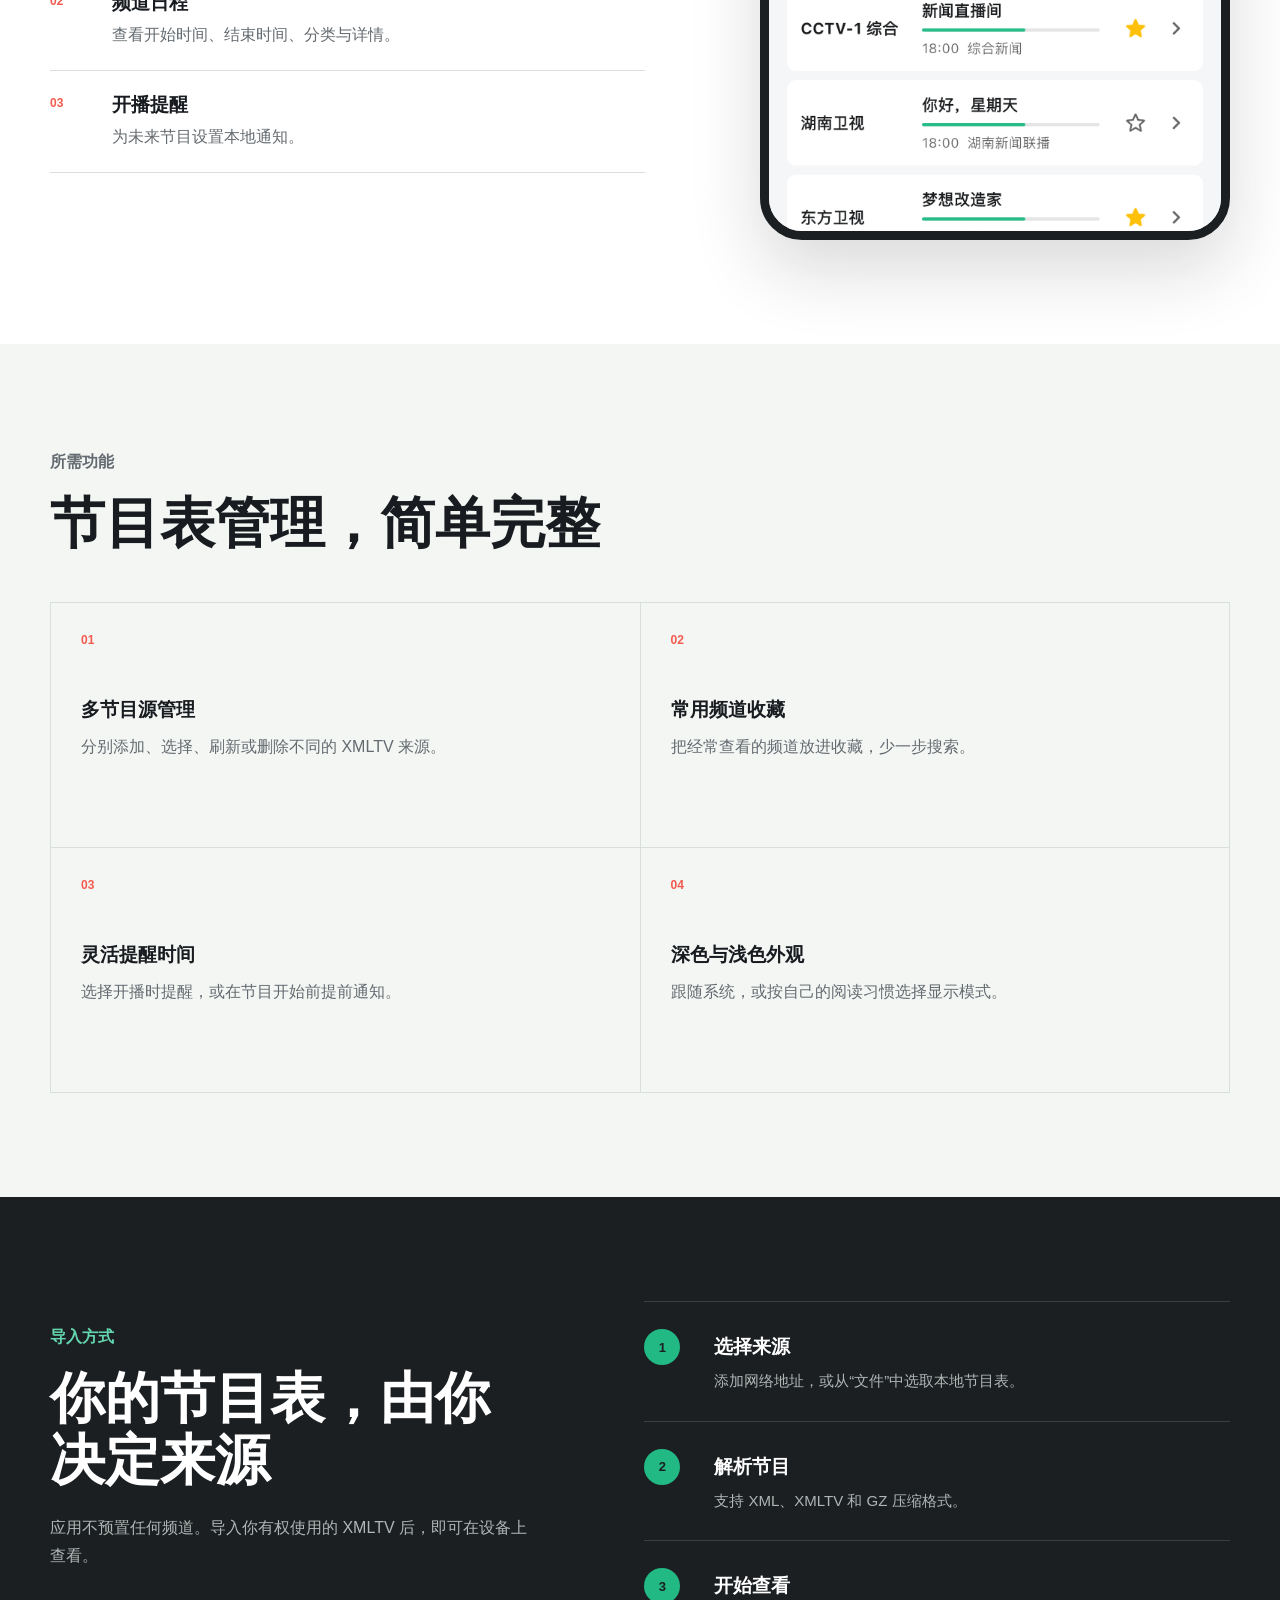
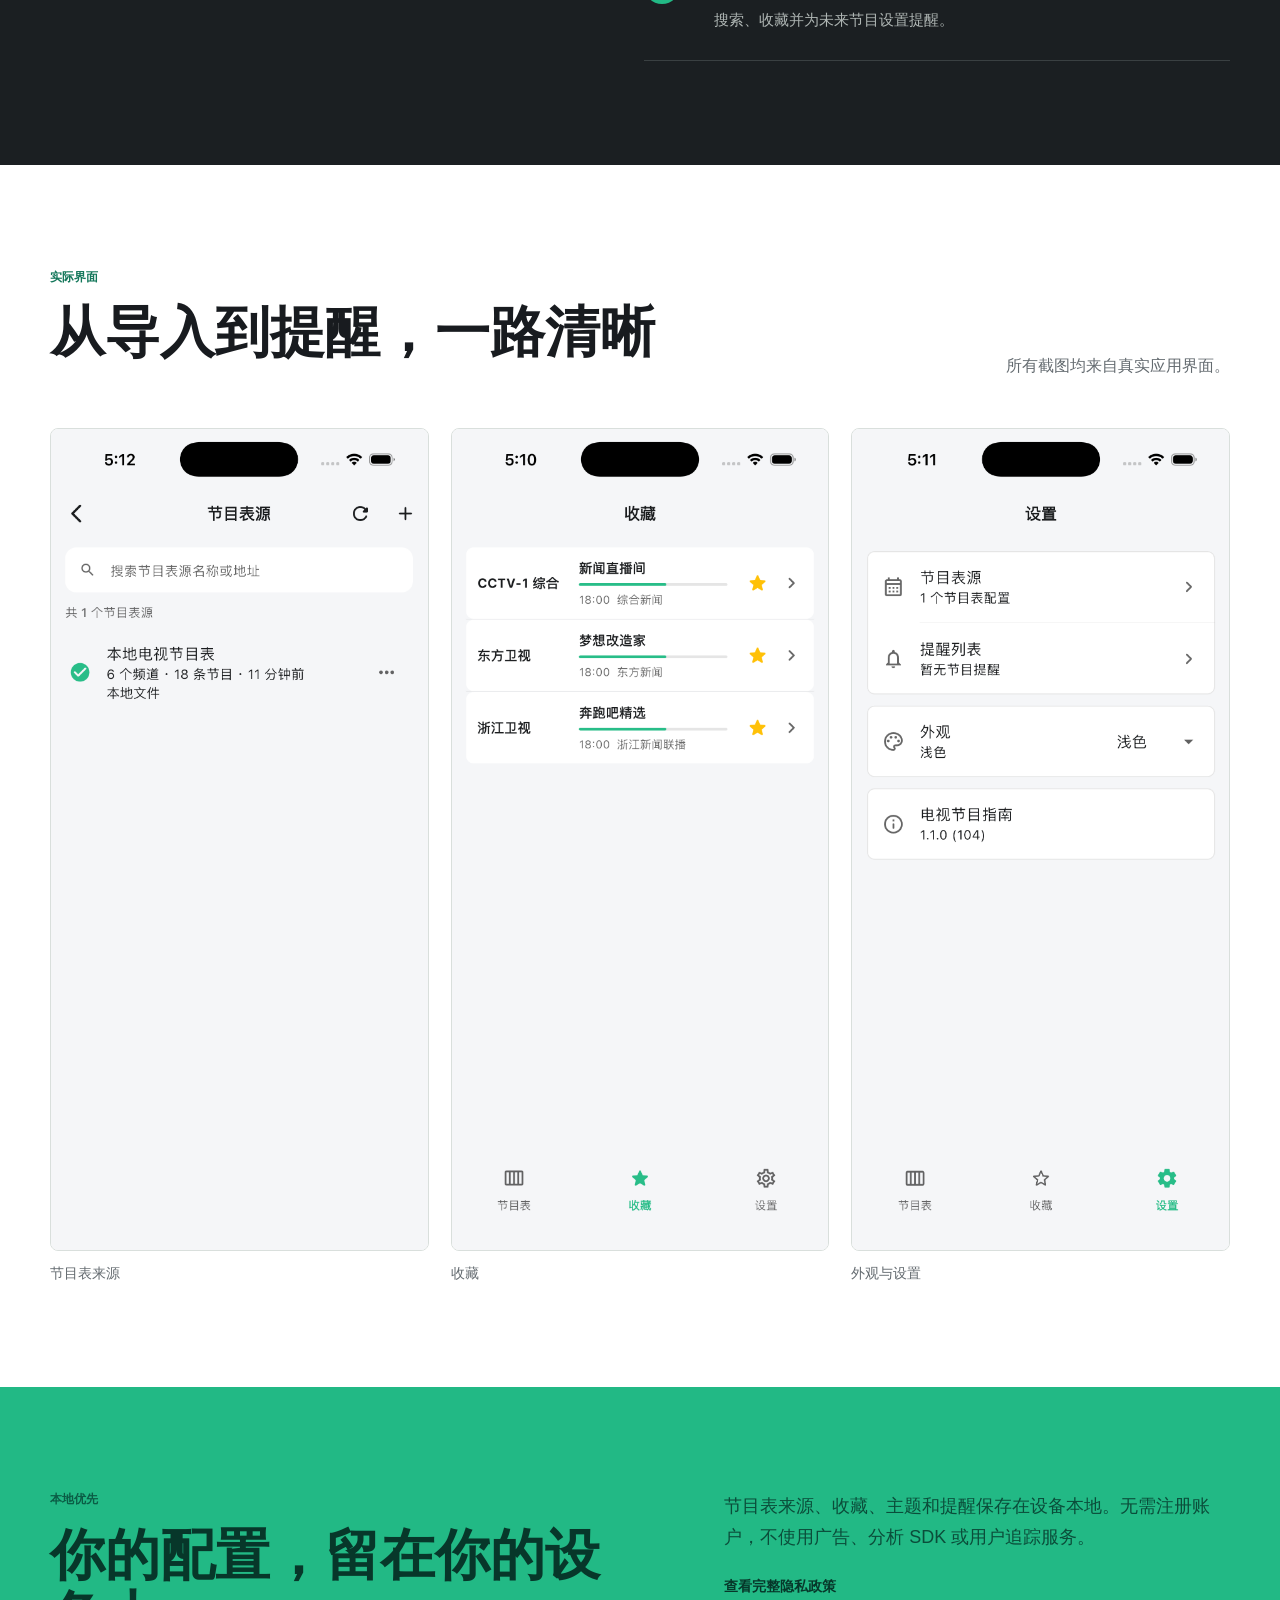
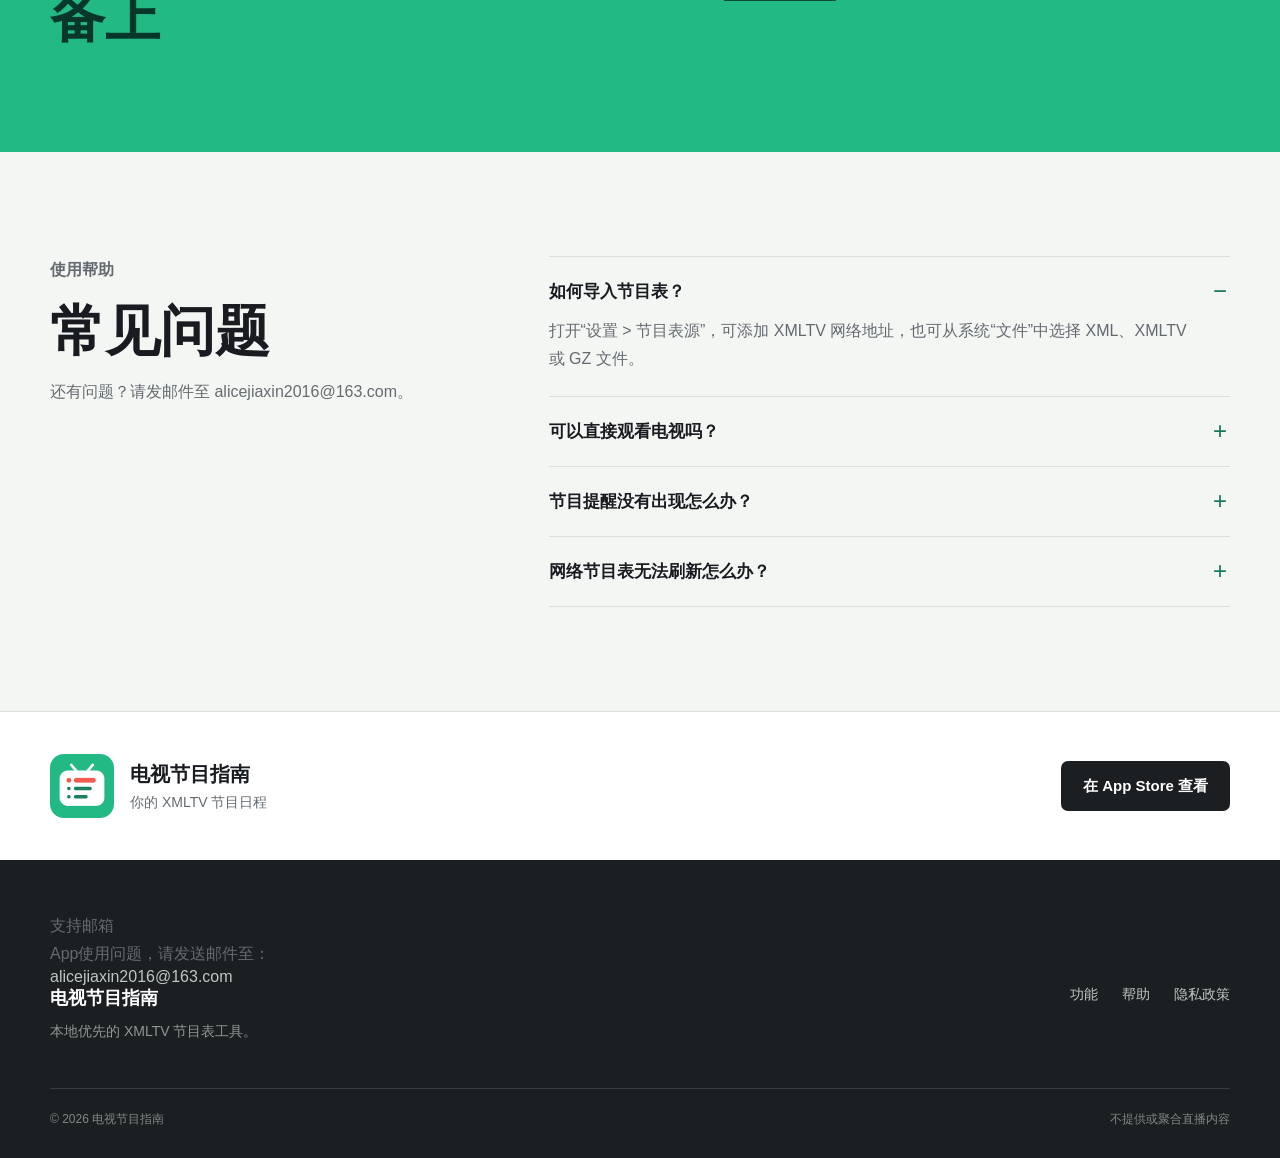
==== commit 910b5242: "Add files via upload" ====
--- a/website/index.html
+++ b/website/index.html
@@ -26,6 +26,7 @@
           <a href="#workflow">导入方式</a>
           <a href="#privacy">隐私</a>
           <a href="#help">帮助</a>
+          <a href="#support">支持</a>
         </div>
         <a class="nav-download" href="https://apps.apple.com/app/id6814102897" target="_blank" rel="noreferrer">在 App Store 下载</a>
       </nav>
@@ -142,7 +143,7 @@
           <div class="section-heading">
             <p class="eyebrow">使用帮助</p>
             <h2>常见问题</h2>
-            <p>还有问题？可以直接通过邮件联系我们。</p>
+            <p>还有问题？请发邮件至 <a href="mailto:alicejiaxin2016@163.com">alicejiaxin2016@163.com</a>。</p>
           </div>
           <div class="faq-list">
             <details open><summary>如何导入节目表？</summary><p>打开“设置 &gt; 节目表源”，可添加 XMLTV 网络地址，也可从系统“文件”中选择 XML、XMLTV 或 GZ 文件。</p></details>
@@ -162,13 +163,17 @@
     </main>
 
     <footer class="footer">
+      <div class="container footer-support" id="support">
+        <p class="footer-support-label">支持邮箱</p>
+        <p class="footer-support-copy">App使用问题，请发送邮件至：</p>
+        <a class="footer-support-email" href="mailto:alicejiaxin2016@163.com">alicejiaxin2016@163.com</a>
+      </div>
       <div class="container footer-main">
         <div><strong>电视节目指南</strong><p>本地优先的 XMLTV 节目表工具。</p></div>
         <div class="footer-links">
           <a href="#features">功能</a>
           <a href="#help">帮助</a>
           <a href="./privacy.html">隐私政策</a>
-          <a href="mailto:alicejiaxin2016@163.com">联系支持</a>
         </div>
       </div>
       <div class="container footer-meta"><span>© 2026 电视节目指南</span><span>不提供或聚合直播内容</span></div>
